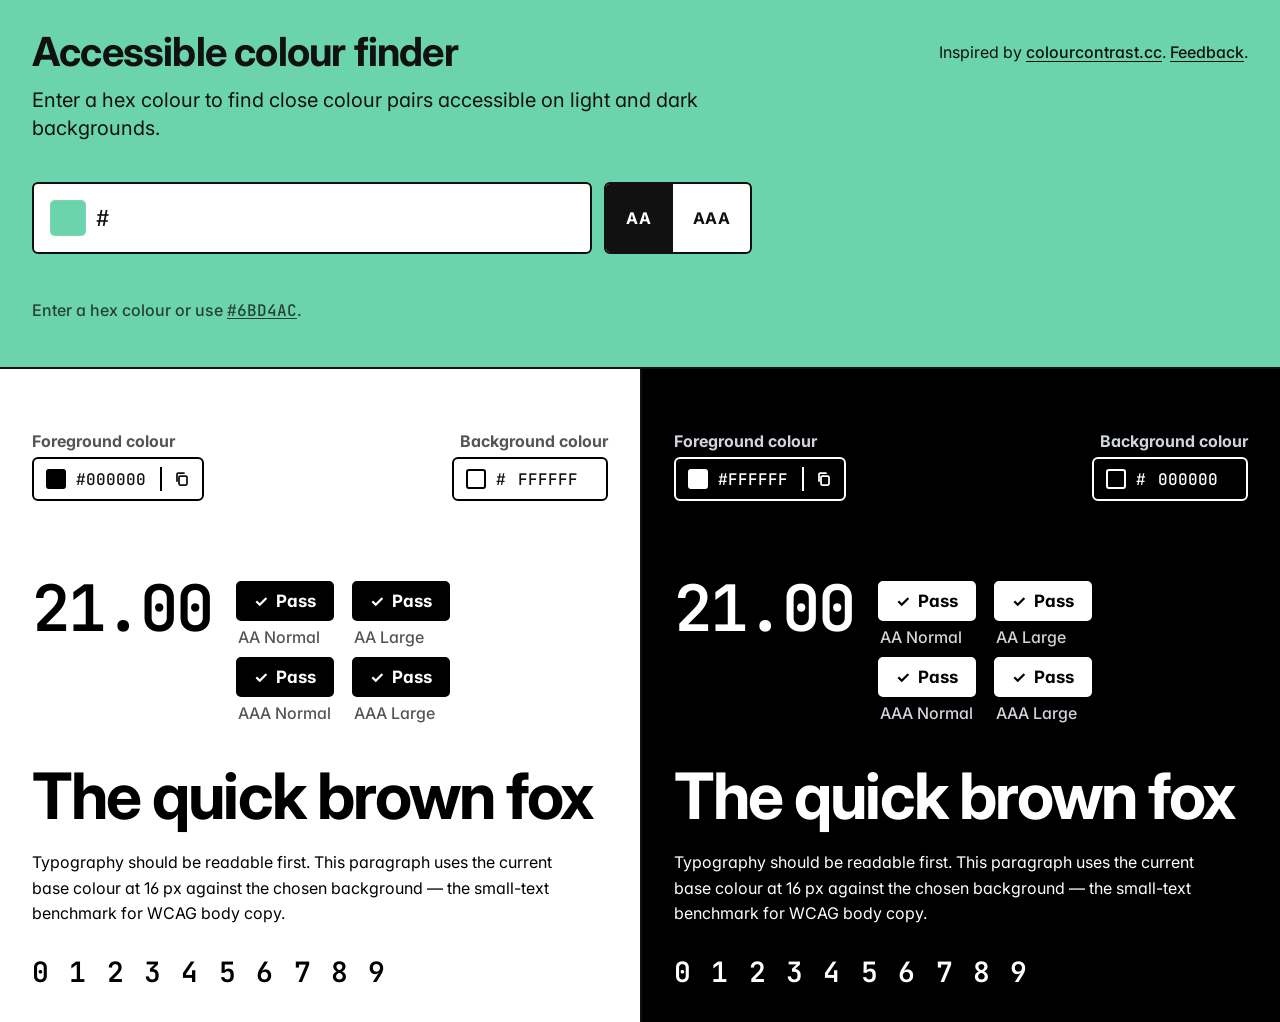
==== public/index.html @ 54792c16 "refactor(feedback): move trigger inline next to credit, style as link - Replaces fixed bottom-right " ====
<!DOCTYPE html>
<html lang="en">
<head>
  <meta charset="utf-8">
  <meta name="viewport" content="width=device-width, initial-scale=1">
  <title>Accessible colour finder</title>
  <link rel="preconnect" href="https://fonts.googleapis.com">
  <link rel="preconnect" href="https://fonts.gstatic.com" crossorigin>
  <link href="https://fonts.googleapis.com/css2?family=Inter:wght@400;500;600;700&family=JetBrains+Mono:wght@400;500;600&display=swap" rel="stylesheet">
  <link rel="stylesheet" href="style.css">
  <script type="module" src="app.js"></script>
  <script type="module" src="feedback.js"></script>
</head>
<body>
<main>

  <div class="topbar-wrap" id="topbar-wrap">
    <div class="topbar">
      <span class="credit">Inspired by <a href="https://colourcontrast.cc" target="_blank" rel="noopener">colourcontrast.cc</a>. <button type="button" class="fb-trigger link-btn">Feedback</button>.</span>
      <div class="title-row">
        <h1>Accessible colour finder</h1>
        <p class="subtitle">Enter a hex colour to find close colour pairs accessible on light and dark backgrounds.</p>
      </div>

      <div class="controls">
        <div class="row-one">
          <label class="hex-input" for="base-text">
            <span class="swatch" id="base-swatch" style="background:#6BD4AC">
              <input type="color" id="base-color" value="#6BD4AC" aria-label="Pick base colour">
            </span>
            <span class="hash mono">#</span>
            <input id="base-text" type="text" value="" maxlength="6" spellcheck="false" autocomplete="off" aria-label="Hex colour code">
          </label>
          <div class="target-toggle" id="target-toggle" role="group" aria-label="Target WCAG level">
            <button type="button" class="target-opt is-active" data-target="AA" aria-pressed="true">AA</button>
            <button type="button" class="target-opt" data-target="AAA" aria-pressed="false">AAA</button>
          </div>
        </div>
        <div class="row-two card">
          <div class="alts" id="alts" aria-label="Colour pair suggestions"></div>
        </div>
      </div>
    </div>
  </div>

  <!-- Mobile-only tab bar for Light/Dark -->
  <div class="preview-tabs" role="tablist" aria-label="Preview background">
    <div class="preview-tabs-inner">
      <button type="button" class="tab-btn is-active" data-tab="light" role="tab" aria-selected="true">Light</button>
      <button type="button" class="tab-btn" data-tab="dark" role="tab" aria-selected="false">Dark</button>
    </div>
  </div>

  <!-- Full-bleed light/dark previews -->
  <section class="previews">
    <div class="preview is-light is-visible" id="preview-light">
      <span class="tag-label is-fg">Foreground colour</span>
      <span class="tag-label is-bg">Background colour</span>
      <div class="fg-tag">
        <span class="fg-swatch"></span>
        <span id="light-fg-hex"></span>
        <button class="copy-btn" type="button" data-copy-target="light-fg-hex" aria-label="Copy hex">
          <svg class="copy-icon" viewBox="0 0 16 16" fill="none" stroke="currentColor" stroke-width="1.75" stroke-linecap="round" stroke-linejoin="round" aria-hidden="true"><rect x="5" y="5" width="8" height="9" rx="1.2"/><path d="M3 10V3.2A1.2 1.2 0 0 1 4.2 2H10"/></svg>
          <svg class="check-icon" viewBox="0 0 16 16" fill="none" stroke="currentColor" stroke-width="1.75" stroke-linecap="round" stroke-linejoin="round" aria-hidden="true"><path d="M3 8.5L6.5 12L13 4.5"/></svg>
        </button>
      </div>
      <div class="bg-tag">
        <span class="swatch-sm" style="background:#ffffff">
          <input type="color" id="light-bg-color" value="#ffffff" aria-label="Light background">
        </span>
        <span class="hash-sm mono">#</span>
        <input id="light-bg-text" type="text" value="FFFFFF" maxlength="6" spellcheck="false" autocomplete="off" aria-label="Light background hex colour">
      </div>
      <div class="preview-inner">
        <div class="ratio-row">
          <div class="ratio mono"><span id="light-ratio">—</span></div>
          <div class="pills" id="light-pills"></div>
        </div>
        <h2 class="heading" contenteditable="true" aria-label="Editable heading — light panel">The quick brown fox</h2>
        <p class="para" contenteditable="true" aria-label="Editable paragraph — light panel">Typography should be readable first. This paragraph uses the current base colour at 16&nbsp;px against the chosen background — the small-text benchmark for WCAG body copy.</p>
        <p class="digits" contenteditable="true" aria-label="Editable digits — light panel">0 1 2 3 4 5 6 7 8 9</p>
      </div>
    </div>

    <div class="preview is-dark" id="preview-dark">
      <span class="tag-label is-fg">Foreground colour</span>
      <span class="tag-label is-bg">Background colour</span>
      <div class="fg-tag">
        <span class="fg-swatch"></span>
        <span id="dark-fg-hex"></span>
        <button class="copy-btn" type="button" data-copy-target="dark-fg-hex" aria-label="Copy hex">
          <svg class="copy-icon" viewBox="0 0 16 16" fill="none" stroke="currentColor" stroke-width="1.75" stroke-linecap="round" stroke-linejoin="round" aria-hidden="true"><rect x="5" y="5" width="8" height="9" rx="1.2"/><path d="M3 10V3.2A1.2 1.2 0 0 1 4.2 2H10"/></svg>
          <svg class="check-icon" viewBox="0 0 16 16" fill="none" stroke="currentColor" stroke-width="1.75" stroke-linecap="round" stroke-linejoin="round" aria-hidden="true"><path d="M3 8.5L6.5 12L13 4.5"/></svg>
        </button>
      </div>
      <div class="bg-tag">
        <span class="swatch-sm" style="background:#000000">
          <input type="color" id="dark-bg-color" value="#000000" aria-label="Dark background">
        </span>
        <span class="hash-sm mono">#</span>
        <input id="dark-bg-text" type="text" value="000000" maxlength="6" spellcheck="false" autocomplete="off" aria-label="Dark background hex colour">
      </div>
      <div class="preview-inner">
        <div class="ratio-row">
          <div class="ratio mono"><span id="dark-ratio">—</span></div>
          <div class="pills" id="dark-pills"></div>
        </div>
        <h2 class="heading" contenteditable="true" aria-label="Editable heading — dark panel">The quick brown fox</h2>
        <p class="para" contenteditable="true" aria-label="Editable paragraph — dark panel">Typography should be readable first. This paragraph uses the current base colour at 16&nbsp;px against the chosen background — the small-text benchmark for WCAG body copy.</p>
        <p class="digits" contenteditable="true" aria-label="Editable digits — dark panel">0 1 2 3 4 5 6 7 8 9</p>
      </div>
    </div>
  </section>

  <!-- Screen-reader status announcements (visually hidden) -->
  <span id="sr-status" aria-live="polite" aria-atomic="true" class="sr-only"></span>

</main>
</body>
</html>
---- public/style.css ----
/* style.css */
/* WCAG Colour Finder — mockup-aligned styles (05-05 rebuild) */

/* Visually hidden but screen-reader readable */
.sr-only { position: absolute; width: 1px; height: 1px; padding: 0; margin: -1px; overflow: hidden; clip: rect(0,0,0,0); white-space: nowrap; border: 0; }

:root {
  --ink: #111111;
  --ink-mute: #555555;
  --paper: #ffffff;
  --border-w: 2px;
}
* { box-sizing: border-box; }
html, body {
  margin:0; padding:0; background: var(--ink); color: var(--ink);
  font-family: 'Inter', system-ui, sans-serif;
  font-feature-settings: 'ss01','cv11';
  min-height: 100vh;
}
body { display: flex; flex-direction: column; min-height: 100vh; }
main { flex: 1; display: flex; flex-direction: column; }
.mono { font-family: 'JetBrains Mono', ui-monospace, monospace; font-variant-ligatures: none; }

/* ——— Top bar (the top of the T) ——— */
.topbar-wrap {
  --topbar-bg: #6BD4AC;
  --topbar-fg: #111111;
  background: var(--topbar-bg);
  color: var(--topbar-fg);
  transition: background 0.2s;
  border-bottom: var(--border-w) solid var(--topbar-fg);
}
.topbar {
  padding: 32px 32px 32px;
  max-width: none;
  width: 100%;
  margin: 0;
  position: relative;
}
.title-row {
  position: static;
  display: flex; flex-direction: column; align-items: flex-start;
  line-height: 1;
  max-width: none;
  gap: 14px;
  margin-bottom: 40px;
}
h1 {
  font-size: 40px; font-weight: 700; margin: 0;
  letter-spacing: -0.02em;
  line-height: 1;
}
.subtitle {
  font-size: 20px; font-weight: 400; margin: 0;
  line-height: 1.4;
  text-align: left;
  max-width: 720px;
}
.credit {
  position: absolute;
  top: 44px; right: 32px;
  font-size: 16px;
  color: var(--topbar-fg);
  line-height: 1;
}
.credit a {
  color: inherit;
  text-decoration: underline;
  text-underline-offset: 3px;
  font-weight: 500;
}
.credit a:hover { opacity: 0.75; }
.credit .link-btn {
  background: none;
  border: 0;
  padding: 0;
  margin: 0;
  font: inherit;
  color: inherit;
  text-decoration: underline;
  text-underline-offset: 3px;
  font-weight: 500;
  cursor: pointer;
}
.credit .link-btn:hover { opacity: 0.75; }
.credit .link-btn:focus-visible { outline: 2px solid var(--topbar-fg); outline-offset: 2px; }
.controls {
  display: block;
}
.row-one {
  display: flex; gap: 12px; align-items: stretch;
  margin-bottom: 32px;
  max-width: 720px;
  margin-top: 0;
}
.row-two { width: 100%; }
.controls > .card { width: 100%; max-width: none; justify-self: stretch; }
.card {
  background: transparent;
  border: 0;
  border-radius: 0;
  padding: 0;
  color: var(--topbar-fg);
}
.card-label {
  font-size: 16px; letter-spacing: 0;
  color: var(--topbar-fg); margin-bottom: 10px; font-weight: 600;
  display: flex; align-items: center; justify-content: space-between;
  text-transform: none;
}
.card-label .hint { font-weight: 400; color: var(--topbar-fg); opacity: 0.7; font-size: 16px; }

.base-row { display: flex; align-items: stretch; gap: 10px; }
.hex-input {
  flex: 1;
  display: flex; align-items: center; gap: 10px;
  background: var(--paper);
  border: var(--border-w) solid var(--topbar-fg);
  border-radius: 6px;
  padding: 0 16px;
  height: 72px;
}
.hex-input .swatch {
  width: 36px; height: 36px; border-radius: 5px;
  box-shadow: inset 0 0 0 1px rgba(255,255,255,0.08);
  flex-shrink: 0; cursor: pointer; position: relative; overflow: hidden;
}
.hex-input .swatch input[type="color"] {
  position: absolute; inset: -4px; width: 200%; height: 200%; border: 0; opacity: 0; cursor: pointer;
}
.hex-input .hash { color: var(--ink); font-family: 'JetBrains Mono', monospace; font-size: 22px; font-weight: 500; }
.hex-input input[type="text"] {
  flex: 1;
  background: transparent; border: 0; outline: 0;
  color: var(--ink);
  font-family: 'JetBrains Mono', monospace;
  font-size: 22px; font-weight: 500;
  text-transform: uppercase;
  min-width: 0;
}
/* AA / AAA segmented toggle next to Find */
.target-toggle {
  display: inline-flex;
  align-items: stretch;
  height: 72px;
  border: var(--border-w) solid var(--topbar-fg);
  border-radius: 6px;
  overflow: hidden;
  background: var(--paper);
}
.target-opt {
  appearance: none;
  border: 0;
  background: transparent;
  color: var(--ink);
  font-family: 'Inter', system-ui, sans-serif;
  font-weight: 700;
  font-size: 16px;
  letter-spacing: 0.02em;
  padding: 0 20px;
  cursor: pointer;
  min-width: 64px;
}
.target-opt + .target-opt {
  border-left: var(--border-w) solid var(--topbar-fg);
}
.target-opt.is-active {
  background: #111111;
  color: #FFFFFF;
}

.toggle-row { display: flex; align-items: center; gap: 10px; margin-top: 12px; }
.toggle {
  position: relative;
  width: 40px; height: 22px;
  background: var(--paper);
  border: var(--border-w) solid var(--topbar-fg);
  border-radius: 999px;
  cursor: pointer;
  transition: background 0.15s;
  flex-shrink: 0;
}
.toggle::after {
  content: "";
  position: absolute;
  top: 2px; left: 2px;
  width: 14px; height: 14px; border-radius: 50%;
  background: var(--topbar-fg);
  transition: transform 0.15s, background 0.15s;
}
.toggle.on { background: var(--topbar-fg); }
.toggle.on::after { transform: translateX(18px); background: var(--topbar-bg); }
.toggle-label { font-size: 16px; color: var(--topbar-fg); }
.toggle-label strong { color: var(--topbar-fg); font-weight: 600; }

.alts {
  display: grid;
  grid-template-columns: repeat(5, 1fr);
  gap: 12px;
}
.alt {
  background: var(--paper);
  border: var(--border-w) solid var(--topbar-fg);
  border-radius: 6px;
  padding: 14px 14px 12px;
  cursor: pointer;
  transition: transform 0.08s;
  display: flex; flex-direction: column; gap: 10px;
  min-width: 0;
}
.alt .chips {
  display: flex; gap: 4px; height: 44px;
  border-radius: 4px; overflow: hidden;
}
.alt .hex { font-size: 16px; text-align: center; color: var(--ink); font-weight: 500; white-space: nowrap; font-family: 'JetBrains Mono', monospace; }
.alt .chip { flex: 1; }
.alt .chip.light { background: var(--alt-light, #fff); }
.alt .chip.dark { background: var(--alt-dark, #000); }
.alt.single .chip { background: var(--alt-colour); }
.alt .hex { font-size: 16px; text-align: center; color: var(--ink); font-weight: 500; white-space: nowrap; font-family: 'JetBrains Mono', monospace; }
.alt.placeholder { cursor: default; background: transparent; border-style: dashed; opacity: 0.55; }
.alt.placeholder .chips { background: transparent; }
.alt.placeholder .chip { background: transparent; }
.alt.placeholder .hex { color: var(--topbar-fg); }

.alts-empty {
  grid-column: 1 / -1;
  margin: 0;
  padding: 14px 0;
  text-align: left;
  color: var(--topbar-fg);
  font-family: 'Inter', system-ui, sans-serif;
  font-size: 16px;
  font-weight: 500;
  opacity: 0.75;
}
.alts-empty__cta {
  appearance: none;
  background: none;
  border: 0;
  padding: 0;
  margin: 0;
  font: inherit;
  color: inherit;
  font-family: 'JetBrains Mono', ui-monospace, monospace;
  text-decoration: underline;
  text-underline-offset: 2px;
  cursor: pointer;
}
.alts-empty__cta:hover { text-decoration-thickness: 2px; }
.alts-empty__cta:focus-visible {
  outline: 2px solid var(--topbar-fg, #111111);
  outline-offset: 2px;
}

/* ——— Preview panels — the stem of the T, flex-grow to fill ——— */
.previews {
  display: grid;
  grid-template-columns: 1fr 1fr;
  flex: 1;
}
.preview {
  padding: 32px 32px 32px;
  position: relative;
  display: flex; flex-direction: column;
  min-width: 0;
}
.preview.is-light .preview-inner { margin-right: auto; margin-left: 0; max-width: 640px; }
.preview.is-dark .preview-inner  { margin-left: 0; margin-right: auto; max-width: 640px; }
.preview-inner { padding-top: 180px; }
.preview.is-dark { border-left: var(--border-w) solid var(--ink); }
.preview-inner { width: 100%; color: var(--specimen, currentColor); }

.bg-tag {
  position: absolute;
  top: 88px;
  display: flex; align-items: center; gap: 10px;
  background: transparent;
  border: var(--border-w) solid var(--specimen, currentColor);
  border-radius: 6px;
  padding: 8px 12px;
  height: 44px;
}
.preview.is-light .bg-tag { right: 32px; }
.preview.is-dark  .bg-tag { right: 32px; }

.fg-tag {
  position: absolute;
  top: 88px; left: 32px;
  display: flex; align-items: center; gap: 10px;
  border: var(--border-w) solid var(--specimen, currentColor);
  border-radius: 6px;
  padding: 8px 0 8px 12px;
  height: 44px;
  color: var(--specimen, currentColor);
  font-family: 'JetBrains Mono', monospace;
  font-size: 16px; font-weight: 500;
}
.fg-tag .fg-swatch {
  width: 20px; height: 20px; border-radius: 3px;
  background: var(--specimen, currentColor);
  border: var(--border-w) solid var(--specimen, currentColor);
  flex-shrink: 0;
}

/* Section label above each tag */
.tag-label {
  position: absolute;
  top: 64px;
  font-family: 'Inter', sans-serif;
  font-size: 16px;
  font-weight: 700;
  color: var(--specimen, currentColor);
  line-height: 1;
}
/* A11Y-03 fix: tag-labels are UI chrome — must pass 4.5:1 on panel background */
.preview.is-light .tag-label { color: #555555; }
.preview.is-dark .tag-label { color: #d1d5db; }
/* A11Y-03 fix: fg-tag/bg-tag hex text must pass on panel bg regardless of user colour */
.preview.is-light .fg-tag { color: var(--ink); }
.preview.is-light .bg-tag .hash-sm,
.preview.is-light .bg-tag input[type="text"] { color: var(--ink); }
.preview.is-light .copy-btn { color: var(--ink); border-left-color: var(--specimen, currentColor); }
.preview .tag-label.is-fg { left: 32px; }
.preview .tag-label.is-bg { right: 32px; }

/* Copy button lives at the end of fg-tag and bg-tag */
.copy-btn {
  appearance: none;
  background: transparent;
  border: 0;
  border-left: var(--border-w) solid var(--specimen, currentColor);
  align-self: stretch;
  margin-left: 4px;
  padding: 0 12px;
  cursor: pointer;
  color: var(--specimen, currentColor);
  display: inline-flex; align-items: center; justify-content: center;
  font-family: 'Inter', sans-serif;
  font-size: 16px; font-weight: 700;
  letter-spacing: 0.08em;
  text-transform: uppercase;
  transition: opacity 0.15s;
}
.copy-btn:hover { opacity: 0.65; }
.copy-btn svg { width: 16px; height: 16px; display: block; }
.copy-btn .check-icon { display: none; }
.copy-btn.copied .copy-icon { display: none; }
.copy-btn.copied .check-icon { display: block; }
.bg-tag .label {
  display: none;
}
.bg-tag .swatch-sm {
  width: 20px; height: 20px; border-radius: 3px;
  border: var(--border-w) solid var(--specimen, currentColor);
  cursor: pointer; position: relative; overflow: hidden; flex-shrink: 0;
}
.bg-tag .swatch-sm input[type="color"] { position: absolute; inset: -4px; width: 200%; height: 200%; border: 0; opacity: 0; cursor: pointer; }
.bg-tag .hash-sm { color: var(--specimen, currentColor); font-size: 16px; font-weight: 500; }
.bg-tag input[type="text"] {
  background: transparent; border: 0; outline: 0;
  color: var(--specimen, currentColor);
  font-family: 'JetBrains Mono', monospace;
  font-size: 16px; font-weight: 500;
  text-transform: uppercase;
  width: 78px;
}

/* Top of panel: ratio + pills side by side */
.ratio-row {
  display: flex;
  align-items: flex-start;
  gap: 24px;
  margin: 0 0 40px;
  flex-wrap: nowrap;
}
@media (max-width: 991px) {
  .ratio-row { flex-wrap: wrap; }
}
.ratio {
  font-family: 'JetBrains Mono', monospace;
  font-size: 64px;
  font-weight: 600;
  letter-spacing: -0.03em;
  line-height: 0.85;
  margin: 0;
  flex-shrink: 0;
}
.pills {
  display: grid;
  grid-template-columns: repeat(4, auto);
  gap: 10px 18px;
  margin: 0;
  justify-content: start;
}
@media (max-width: 1400px) {
  .pills { grid-template-columns: repeat(2, auto); }
}
.pill-wrap { display: flex; flex-direction: column; gap: 6px; align-items: flex-start; }
.pill {
  display: inline-flex; align-items: center; gap: 8px;
  padding: 8px 16px;
  border-radius: 5px;
  font-size: 17px; font-weight: 700; letter-spacing: 0;
  text-transform: none;
  border: var(--border-w) solid var(--specimen, currentColor);
}
.pill.pass { background: var(--specimen, currentColor); color: var(--bg-for-specimen, transparent); }
.pill.fail { background: transparent; color: var(--specimen, currentColor); opacity: 0.45; }
.pill .glyph { font-size: 16px; line-height: 1; }
.pill-label { font-size: 16px; color: var(--specimen, currentColor); opacity: 0.8; font-weight: 500; padding-left: 2px; }
/* A11Y-03 fix: pill-labels and fail pills must pass 4.5:1 regardless of user colour */
.preview.is-light .pill-label { color: #555555; opacity: 1; }
.preview.is-light .pill.fail { color: #555555; opacity: 1; border-color: #d1d5db; }
.preview.is-dark .pill-label { color: #d1d5db; opacity: 1; }
.preview.is-dark .pill.fail { color: #d1d5db; opacity: 1; border-color: #4b5563; }

/* Specimen */
.heading {
  font-size: 64px;
  font-weight: 700;
  letter-spacing: -0.03em;
  line-height: 1.02;
  margin: 0 0 22px;
}
.para {
  font-size: 16px;
  line-height: 1.6;
  font-weight: 400;
  margin: 0 0 26px;
  max-width: 52ch;
}
.digits {
  font-family: 'JetBrains Mono', monospace;
  font-size: 28px;
  letter-spacing: 0.06em;
  font-weight: 600;
  margin: 0;
}

/* Mobile tabs (hidden on desktop) */
.preview-tabs {
  display: none;
  background: transparent;
}
.preview-tabs-inner {
  display: flex;
}
.tab-btn {
  flex: 1;
  appearance: none;
  border: 0;
  border-bottom: var(--border-w) solid var(--ink);
  background: #FFFFFF;
  color: var(--light-fg, var(--ink));
  font-family: 'Inter', sans-serif;
  font-weight: 700;
  font-size: 18px;
  padding: 18px 0;
  cursor: pointer;
}
.tab-btn[data-tab="dark"] {
  background: var(--ink);
  color: var(--dark-fg, #FFFFFF);
}
.tab-btn.is-active {
  border-bottom: var(--border-w) solid transparent;
}

@media (max-width: 767px) {
  .topbar { padding: 32px 24px; display: flex; flex-direction: column; }
  .credit { position: static; margin: 8px 0; order: 2; }
  .title-row { margin: 0; gap: 0; display: contents; }
  .controls { display: contents; }
  .row-two { display: contents; }
  h1 { order: 1; margin: 0; }
  .subtitle { order: 3; margin: 8px 0 0; }
  .row-one { order: 4; margin-top: 24px; margin-bottom: 0; }
  .alts { order: 5; margin-top: 12px; }
  h1 { font-size: 32px; }
  .subtitle { font-size: 16px; }
  .row-one {
    flex-wrap: wrap;
    gap: 12px;
    margin-bottom: 24px;
  }
  .hex-input { flex: 1 1 100%; height: 64px; }
  .target-toggle { flex: 0 0 auto; height: 56px; }
  .target-opt { padding: 0 16px; min-width: 56px; font-size: 16px; }
  .alts {
    grid-template-columns: 1fr;
    gap: 10px;
  }
  .alts-empty { padding: 10px 0; }
  .alt { flex-direction: row; align-items: center; padding: 10px 14px; gap: 14px; }
  .alt .chips { flex: 0 0 72px; height: 40px; }
  .alt .hex { flex: 1; text-align: left; }

  /* Tabs replace side-by-side previews */
  .preview-tabs { display: block; }
  .previews { display: block; }
  /* fg / bg tags laid out as 2-col grid: fg left, bg right */
  .preview {
    display: none;
    padding: 24px 24px 32px;
    border-left: 0 !important;
    position: relative;
  }
  .preview.is-visible { display: grid; }
  .preview.is-visible {
    grid-template-columns: 1fr 1fr;
    grid-template-areas:
      "fg-label bg-label"
      "fg-tag   bg-tag"
      "body     body";
    column-gap: 16px;
    row-gap: 8px;
  }
  .preview-inner { grid-area: body; padding-top: 32px; max-width: none !important; margin: 0 !important; }
  .tag-label { position: static; display: block; margin: 0; }
  .tag-label.is-fg { grid-area: fg-label; justify-self: start; }
  .tag-label.is-bg { grid-area: bg-label; justify-self: end; }
  .fg-tag {
    grid-area: fg-tag;
    position: static;
    display: inline-flex;
    justify-self: start;
    width: fit-content;
    max-width: 100%;
    margin: 0;
  }
  .bg-tag {
    grid-area: bg-tag;
    position: static;
    display: inline-flex;
    justify-self: end;
    width: fit-content;
    max-width: 100%;
    margin: 0;
    right: auto !important;
  }

  .ratio-row { flex-wrap: wrap; }
  .pills {
    grid-template-columns: repeat(4, 1fr);
    width: 100%;
  }
  .heading { font-size: 40px; }
  .ratio { font-size: 48px; }
  .para { font-size: 18px; }
}

/* RESP-01 + RESP-02 — narrow-viewport fixes (Phase 9) */
@media (max-width: 480px) {
  /* RESP-01: pills relax from 4-col to 2-col so full label text fits */
  .pills {
    grid-template-columns: repeat(2, 1fr);
  }
  .pill-wrap { min-width: 0; }            /* allow grid cell to shrink and contain wrapping label */
  .pill {
    flex-wrap: wrap;                       /* allow glyph + Pass/Fail to wrap if cell is very narrow */
    padding: 6px 12px;                     /* trim padding so 2-col fits the 320px floor */
  }
  .pill-label {
    overflow-wrap: anywhere;               /* defensive: break long words if they ever appear */
  }

  /* RESP-02: hex input scales fluidly down to the 320px floor */
  .row-one { min-width: 0; }
  .hex-input {
    min-width: 0;
    padding: 0 12px;                       /* trim from 16px so 320px viewport fits */
  }
  .hex-input input[type="text"],
  .hex-input .hash {
    font-size: clamp(16px, 4.5vw, 22px);   /* iOS-safe floor (≥16px avoids Safari focus zoom — D-05) */
  }
}

/* --- Unified focus — A11Y-03 --- */
.topbar-wrap :focus-visible,
.topbar-wrap .hex-input:focus-within {
  outline: 2px solid var(--topbar-fg, #111111);
  outline-offset: 2px;
}
.preview :focus-visible {
  outline: 2px solid var(--specimen, currentColor);
  outline-offset: 2px;
}
.preview-tabs .tab-btn:focus-visible {
  outline: 2px solid var(--ink);
  outline-offset: -2px;
}
.input--error { outline: 2px solid #dc2626 !important; }

/* --- Alts selection + focus (A11Y-03) --- */
.alt.is-selected {
  outline: 2px solid var(--topbar-fg, #111111);
  outline-offset: 2px;
}
button.alt {
  font: inherit;
  text-align: left;
  color: inherit;
}
button.alt:focus-visible {
  outline: 2px solid var(--topbar-fg, #111111);
  outline-offset: 2px;
}

/* --- Feedback modal --- */
.fb-modal {
  position: fixed;
  inset: 0;
  z-index: 100;
  display: flex;
  align-items: center;
  justify-content: center;
  padding: 32px;
}
@media (max-width: 767px) {
  .fb-modal { padding: 24px; }
}
.fb-modal[hidden] { display: none; }
.fb-backdrop {
  position: absolute;
  inset: 0;
  background: rgba(0,0,0,0.5);
}
.fb-panel {
  position: relative;
  background: #fff;
  color: #111;
  border: 2px solid #111;
  border-radius: 8px;
  padding: 24px;
  width: 100%;
  max-width: 480px;
  box-shadow: 0 8px 24px rgba(0,0,0,0.3);
}
.fb-panel h2 { margin: 0 0 8px; font-size: 20px; font-weight: 700; }
.fb-hint { margin: 0 0 12px; font-size: 14px; color: #555; }
.fb-panel textarea {
  width: 100%;
  font: 16px 'Inter', system-ui, sans-serif;
  padding: 10px;
  border: 2px solid #111;
  border-radius: 4px;
  resize: vertical;
}
.fb-actions {
  display: flex;
  justify-content: flex-end;
  gap: 8px;
  margin-top: 12px;
}
.fb-actions button {
  font: 600 14px 'Inter', system-ui, sans-serif;
  padding: 8px 16px;
  border-radius: 4px;
  border: 2px solid #111;
  cursor: pointer;
}
.fb-cancel { background: #fff; color: #111; }
.fb-submit { background: #111; color: #fff; }
.fb-submit:disabled { opacity: 0.6; cursor: default; }
.fb-status { margin: 10px 0 0; font-size: 14px; min-height: 1.2em; }
.fb-status a { color: #111; }

.fb-context {
  margin-top: 12px;
  font-size: 13px;
  border: 1px solid #ddd;
  border-radius: 4px;
  padding: 8px 10px;
  background: #fafafa;
}
.fb-context > summary {
  cursor: pointer;
  font-weight: 500;
  color: #555;
  user-select: none;
}
.fb-context[open] > summary { margin-bottom: 8px; }
.fb-context-list {
  margin: 0;
  display: grid;
  grid-template-columns: max-content 1fr;
  gap: 4px 12px;
  max-height: 200px;
  overflow: auto;
}
.fb-context-list dt {
  color: #555;
  font-weight: 500;
}
.fb-context-list dd {
  margin: 0;
  font-family: 'JetBrains Mono', ui-monospace, monospace;
  word-break: break-all;
  color: #111;
}
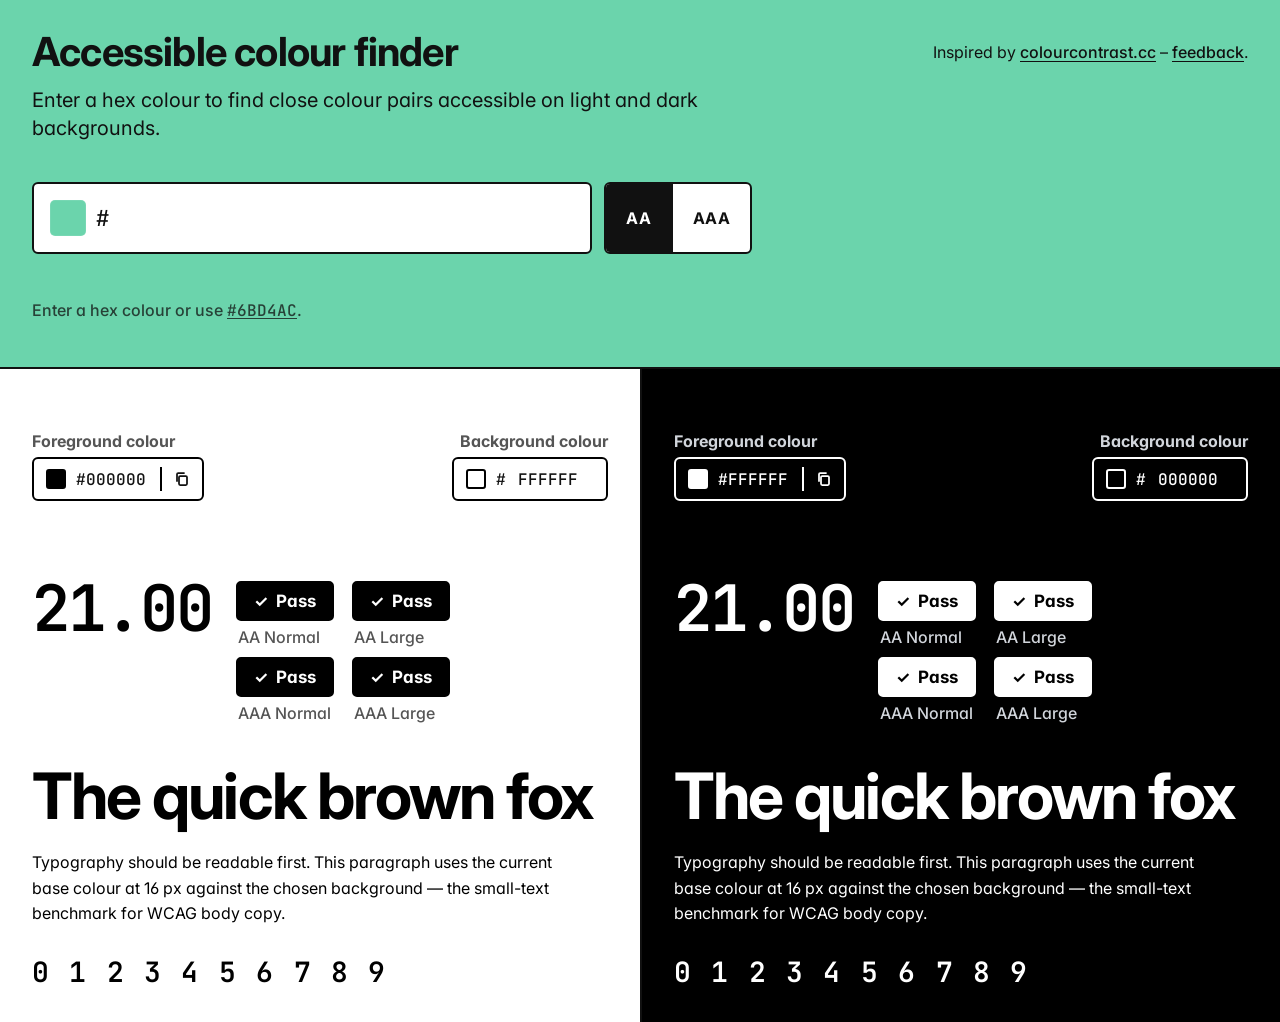
==== commit 2132434b: "feat(alts): label hex pairs as Light/Dark, en-dash credit separator - Each pair card now shows the c" ====
--- a/public/index.html
+++ b/public/index.html
@@ -4,6 +4,7 @@
   <meta charset="utf-8">
   <meta name="viewport" content="width=device-width, initial-scale=1">
   <title>Accessible colour finder</title>
+  <link rel="icon" type="image/svg+xml" href="favicon.svg">
   <link rel="preconnect" href="https://fonts.googleapis.com">
   <link rel="preconnect" href="https://fonts.gstatic.com" crossorigin>
   <link href="https://fonts.googleapis.com/css2?family=Inter:wght@400;500;600;700&family=JetBrains+Mono:wght@400;500;600&display=swap" rel="stylesheet">
@@ -16,7 +17,7 @@
 
   <div class="topbar-wrap" id="topbar-wrap">
     <div class="topbar">
-      <span class="credit">Inspired by <a href="https://colourcontrast.cc" target="_blank" rel="noopener">colourcontrast.cc</a>. <button type="button" class="fb-trigger link-btn">Feedback</button>.</span>
+      <span class="credit">Inspired by <a href="https://colourcontrast.cc" target="_blank" rel="noopener">colourcontrast.cc</a> – <button type="button" class="fb-trigger link-btn">feedback</button>.</span>
       <div class="title-row">
         <h1>Accessible colour finder</h1>
         <p class="subtitle">Enter a hex colour to find close colour pairs accessible on light and dark backgrounds.</p>
--- a/public/style.css
+++ b/public/style.css
@@ -212,16 +212,25 @@
   display: flex; gap: 4px; height: 44px;
   border-radius: 4px; overflow: hidden;
 }
-.alt .hex { font-size: 16px; text-align: center; color: var(--ink); font-weight: 500; white-space: nowrap; font-family: 'JetBrains Mono', monospace; }
 .alt .chip { flex: 1; }
 .alt .chip.light { background: var(--alt-light, #fff); }
 .alt .chip.dark { background: var(--alt-dark, #000); }
 .alt.single .chip { background: var(--alt-colour); }
-.alt .hex { font-size: 16px; text-align: center; color: var(--ink); font-weight: 500; white-space: nowrap; font-family: 'JetBrains Mono', monospace; }
+.alt .info { display: flex; flex-direction: column; gap: 4px; min-width: 0; }
+.alt .hexes, .alt .labels {
+  display: grid;
+  grid-template-columns: 1fr 1fr;
+  gap: 4px;
+  text-align: center;
+}
+.alt.single .hexes, .alt.single .labels { grid-template-columns: 1fr; }
+.alt .hexes { font-size: 16px; color: var(--ink); font-weight: 500; white-space: nowrap; }
+.alt .labels { font-size: 16px; color: #767676; font-weight: 400; }
 .alt.placeholder { cursor: default; background: transparent; border-style: dashed; opacity: 0.55; }
 .alt.placeholder .chips { background: transparent; }
 .alt.placeholder .chip { background: transparent; }
-.alt.placeholder .hex { color: var(--topbar-fg); }
+.alt.placeholder .hexes,
+.alt.placeholder .labels { color: var(--topbar-fg); }
 
 .alts-empty {
   grid-column: 1 / -1;
@@ -494,7 +503,8 @@
   .alts-empty { padding: 10px 0; }
   .alt { flex-direction: row; align-items: center; padding: 10px 14px; gap: 14px; }
   .alt .chips { flex: 0 0 72px; height: 40px; }
-  .alt .hex { flex: 1; text-align: left; }
+  .alt .info { flex: 1; }
+  .alt .hexes, .alt .labels { text-align: left; }
 
   /* Tabs replace side-by-side previews */
   .preview-tabs { display: block; }
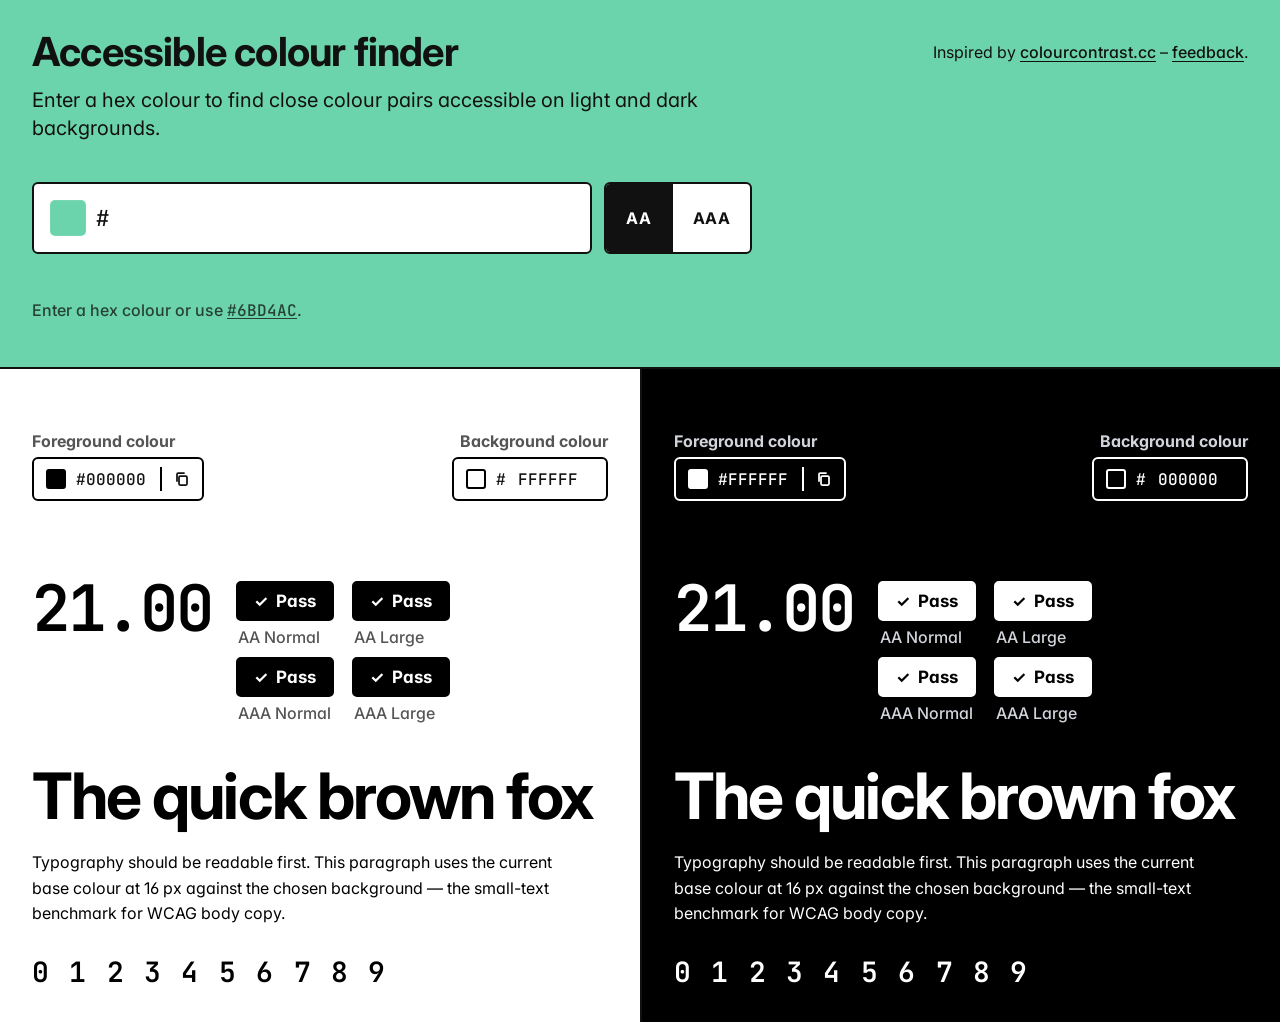
==== commit 0f9830e1: "feat(hex-input): add clear button + fix toggle corner artefacts - Lucide X clear button inside the b" ====
--- a/public/index.html
+++ b/public/index.html
@@ -30,7 +30,10 @@
               <input type="color" id="base-color" value="#6BD4AC" aria-label="Pick base colour">
             </span>
             <span class="hash mono">#</span>
-            <input id="base-text" type="text" value="" maxlength="6" spellcheck="false" autocomplete="off" aria-label="Hex colour code">
+            <input id="base-text" type="text" value="" maxlength="6" spellcheck="false" autocomplete="off" aria-label="Hex colour code" placeholder=" ">
+            <button type="button" class="clear-btn" id="base-clear" aria-label="Clear hex code">
+              <svg viewBox="0 0 16 16" fill="none" stroke="currentColor" stroke-width="1.75" stroke-linecap="round" stroke-linejoin="round" aria-hidden="true"><path d="M4 4l8 8M12 4l-8 8"/></svg>
+            </button>
           </label>
           <div class="target-toggle" id="target-toggle" role="group" aria-label="Target WCAG level">
             <button type="button" class="target-opt is-active" data-target="AA" aria-pressed="true">AA</button>
--- a/public/style.css
+++ b/public/style.css
@@ -145,7 +145,6 @@
   height: 72px;
   border: var(--border-w) solid var(--topbar-fg);
   border-radius: 6px;
-  overflow: hidden;
   background: var(--paper);
 }
 .target-opt {
@@ -161,6 +160,8 @@
   cursor: pointer;
   min-width: 64px;
 }
+.target-opt:first-child { border-radius: 4px 0 0 4px; }
+.target-opt:last-child  { border-radius: 0 4px 4px 0; }
 .target-opt + .target-opt {
   border-left: var(--border-w) solid var(--topbar-fg);
 }
@@ -352,6 +353,25 @@
   transition: opacity 0.15s;
 }
 .copy-btn:hover { opacity: 0.65; }
+
+.hex-input .clear-btn {
+  appearance: none;
+  background: transparent;
+  border: 0;
+  border-left: var(--border-w) solid var(--ink);
+  height: 40px;
+  padding: 0 0 0 16px;
+  cursor: pointer;
+  color: var(--ink);
+  align-items: center;
+  justify-content: center;
+  transition: opacity 0.15s;
+}
+.hex-input .clear-btn { display: none; }
+.hex-input input[type="text"]:not(:placeholder-shown) ~ .clear-btn { display: inline-flex; }
+.hex-input .clear-btn:hover { opacity: 0.65; }
+.hex-input .clear-btn:focus-visible { outline: 2px solid var(--ink); outline-offset: -4px; }
+.hex-input .clear-btn svg { width: 18px; height: 18px; display: block; }
 .copy-btn svg { width: 16px; height: 16px; display: block; }
 .copy-btn .check-icon { display: none; }
 .copy-btn.copied .copy-icon { display: none; }
@@ -579,7 +599,6 @@
   .row-one { min-width: 0; }
   .hex-input {
     min-width: 0;
-    padding: 0 12px;                       /* trim from 16px so 320px viewport fits */
   }
   .hex-input input[type="text"],
   .hex-input .hash {
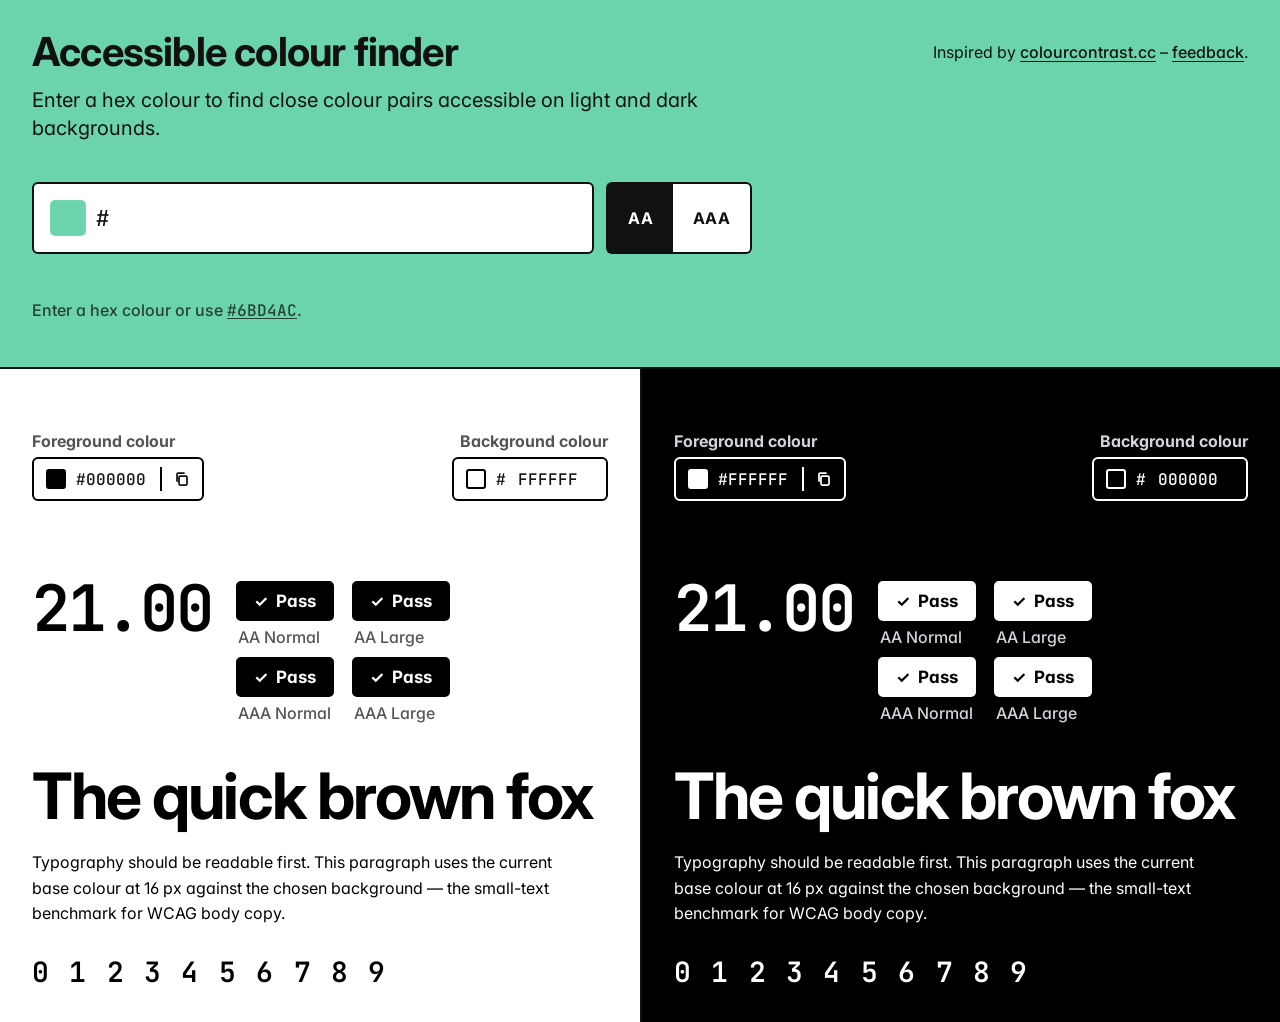
==== commit 2e391ca6: "fix(cache): version-bust assets and add _headers so feedback button updates Phones cache style.css/f" ====
--- a/public/index.html
+++ b/public/index.html
@@ -8,9 +8,9 @@
   <link rel="preconnect" href="https://fonts.googleapis.com">
   <link rel="preconnect" href="https://fonts.gstatic.com" crossorigin>
   <link href="https://fonts.googleapis.com/css2?family=Inter:wght@400;500;600;700&family=JetBrains+Mono:wght@400;500;600&display=swap" rel="stylesheet">
-  <link rel="stylesheet" href="style.css">
-  <script type="module" src="app.js"></script>
-  <script type="module" src="feedback.js"></script>
+  <link rel="stylesheet" href="style.css?v=2">
+  <script type="module" src="app.js?v=2"></script>
+  <script type="module" src="feedback.js?v=2"></script>
 </head>
 <body>
 <main>
--- a/public/style.css
+++ b/public/style.css
@@ -143,14 +143,11 @@
   display: inline-flex;
   align-items: stretch;
   height: 72px;
-  border: var(--border-w) solid var(--topbar-fg);
-  border-radius: 6px;
-  background: var(--paper);
 }
 .target-opt {
   appearance: none;
-  border: 0;
-  background: transparent;
+  border: var(--border-w) solid var(--topbar-fg);
+  background: var(--paper);
   color: var(--ink);
   font-family: 'Inter', system-ui, sans-serif;
   font-weight: 700;
@@ -160,14 +157,17 @@
   cursor: pointer;
   min-width: 64px;
 }
-.target-opt:first-child { border-radius: 4px 0 0 4px; }
-.target-opt:last-child  { border-radius: 0 4px 4px 0; }
-.target-opt + .target-opt {
-  border-left: var(--border-w) solid var(--topbar-fg);
-}
 .target-opt.is-active {
   background: #111111;
   color: #FFFFFF;
+}
+.target-toggle .target-opt:first-child {
+  border-right: 0;
+  border-radius: 6px 0 0 6px;
+}
+.target-toggle .target-opt:last-child {
+  border-left: 0;
+  border-radius: 0 6px 6px 0;
 }
 
 .toggle-row { display: flex; align-items: center; gap: 10px; margin-top: 12px; }
@@ -369,7 +369,7 @@
 }
 .hex-input .clear-btn { display: none; }
 .hex-input input[type="text"]:not(:placeholder-shown) ~ .clear-btn { display: inline-flex; }
-.hex-input .clear-btn:hover { opacity: 0.65; }
+.hex-input .clear-btn:hover svg { opacity: 0.65; }
 .hex-input .clear-btn:focus-visible { outline: 2px solid var(--ink); outline-offset: -4px; }
 .hex-input .clear-btn svg { width: 18px; height: 18px; display: block; }
 .copy-btn svg { width: 16px; height: 16px; display: block; }
